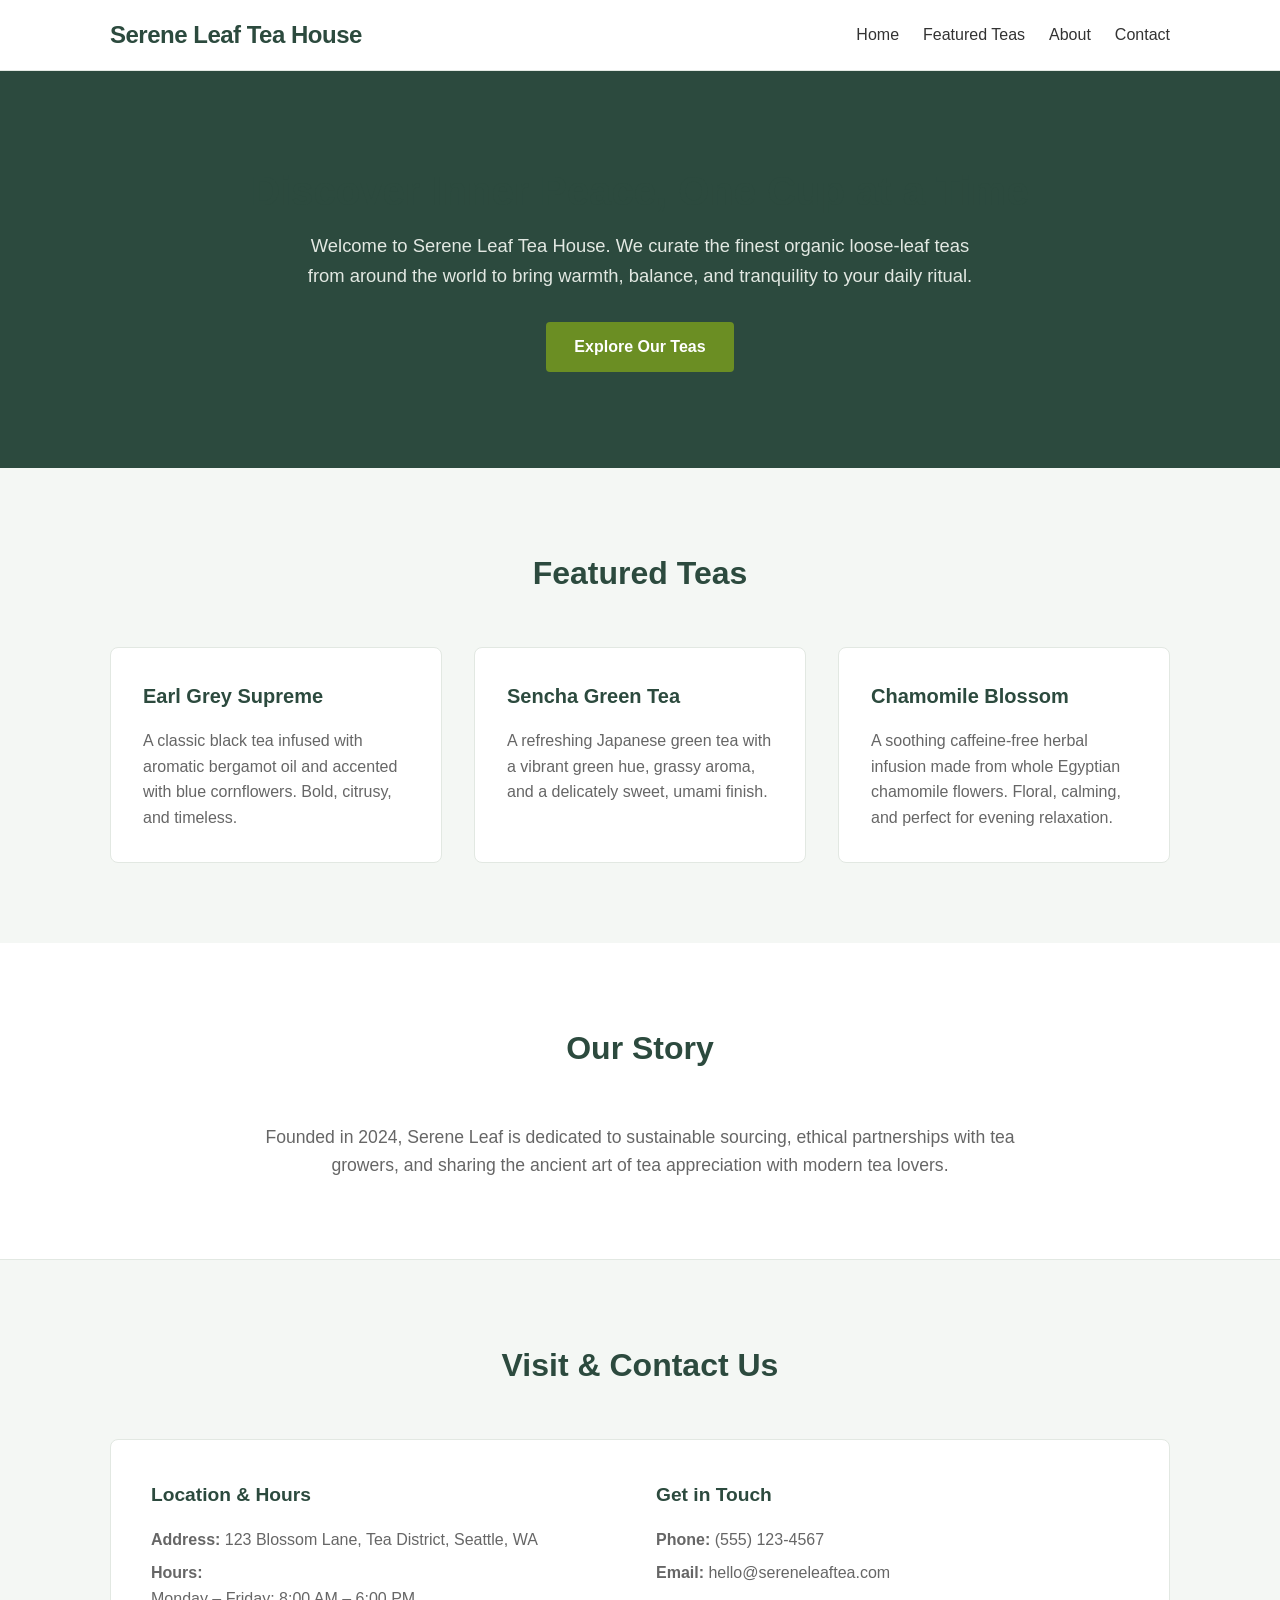
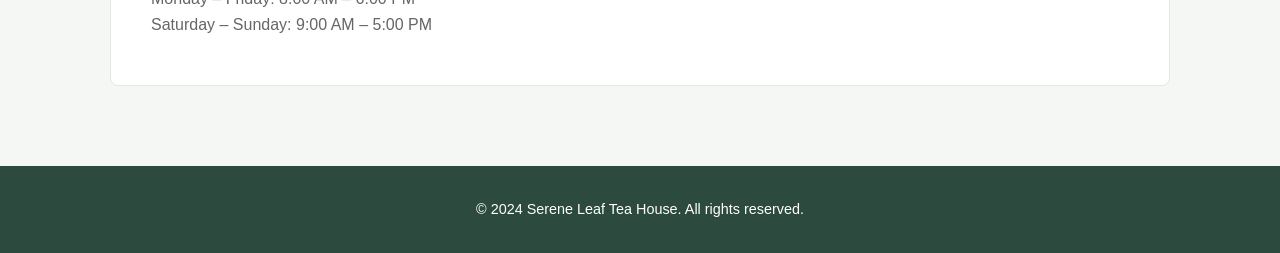
==== index.html @ cd485a12 "Create a simple home page for tea shop" ====
<!DOCTYPE html>
<html lang="en">
<head>
    <meta charset="UTF-8">
    <meta name="viewport" content="width=device-width, initial-scale=1.0">
    <title>Serene Leaf Tea House</title>
    <link rel="stylesheet" href="style.css">
</head>
<body>
    <header class="site-header">
        <div class="container">
            <h1 class="logo">Serene Leaf Tea House</h1>
            <nav class="site-nav">
                <a href="#hero">Home</a>
                <a href="#teas">Featured Teas</a>
                <a href="#about">About</a>
                <a href="#contact">Contact</a>
            </nav>
        </div>
    </header>

    <main>
        <section id="hero" class="hero-section">
            <div class="container">
                <h2>Discover Inner Peace, One Cup at a Time</h2>
                <p>Welcome to Serene Leaf Tea House. We curate the finest organic loose-leaf teas from around the world to bring warmth, balance, and tranquility to your daily ritual.</p>
                <a href="#teas" class="btn">Explore Our Teas</a>
            </div>
        </section>

        <section id="teas" class="featured-teas">
            <div class="container">
                <h2>Featured Teas</h2>
                <div class="tea-grid">
                    <article class="tea-card">
                        <h3>Earl Grey Supreme</h3>
                        <p>A classic black tea infused with aromatic bergamot oil and accented with blue cornflowers. Bold, citrusy, and timeless.</p>
                    </article>
                    <article class="tea-card">
                        <h3>Sencha Green Tea</h3>
                        <p>A refreshing Japanese green tea with a vibrant green hue, grassy aroma, and a delicately sweet, umami finish.</p>
                    </article>
                    <article class="tea-card">
                        <h3>Chamomile Blossom</h3>
                        <p>A soothing caffeine-free herbal infusion made from whole Egyptian chamomile flowers. Floral, calming, and perfect for evening relaxation.</p>
                    </article>
                </div>
            </div>
        </section>

        <section id="about" class="about-section">
            <div class="container">
                <h2>Our Story</h2>
                <p>Founded in 2024, Serene Leaf is dedicated to sustainable sourcing, ethical partnerships with tea growers, and sharing the ancient art of tea appreciation with modern tea lovers.</p>
            </div>
        </section>

        <section id="contact" class="contact-section">
            <div class="container">
                <h2>Visit & Contact Us</h2>
                <div class="contact-grid">
                    <div class="contact-info">
                        <h3>Location & Hours</h3>
                        <p><strong>Address:</strong> 123 Blossom Lane, Tea District, Seattle, WA</p>
                        <p><strong>Hours:</strong><br>
                        Monday – Friday: 8:00 AM – 6:00 PM<br>
                        Saturday – Sunday: 9:00 AM – 5:00 PM</p>
                    </div>
                    <div class="contact-details">
                        <h3>Get in Touch</h3>
                        <p><strong>Phone:</strong> (555) 123-4567</p>
                        <p><strong>Email:</strong> hello@sereneleaftea.com</p>
                    </div>
                </div>
            </div>
        </section>
    </main>

    <footer class="site-footer">
        <div class="container">
            <p>&copy; 2024 Serene Leaf Tea House. All rights reserved.</p>
        </div>
    </footer>
</body>
</html>
---- style.css ----
/* CSS Reset & Variables */
* {
    margin: 0;
    padding: 0;
    box-sizing: border-box;
}

:root {
    --primary-color: #2c4a3e;
    --accent-color: #6b8e23;
    --light-bg: #f4f7f4;
    --text-color: #333333;
    --text-light: #666666;
    --white: #ffffff;
    --border-color: #e2e8e2;
    --transition: all 0.3s ease;
}

body {
    font-family: -apple-system, BlinkMacSystemFont, "Segoe UI", Roboto, Helvetica, Arial, sans-serif;
    color: var(--text-color);
    background-color: var(--white);
    line-height: 1.6;
}

.container {
    width: 100%;
    max-width: 1100px;
    margin: 0 auto;
    padding: 0 20px;
}

/* Header */
.site-header {
    background-color: var(--white);
    border-bottom: 1px solid var(--border-color);
    position: sticky;
    top: 0;
    z-index: 100;
    padding: 1rem 0;
}

.site-header .container {
    display: flex;
    justify-content: space-between;
    align-items: center;
    flex-wrap: wrap;
    gap: 1rem;
}

.logo {
    font-size: 1.5rem;
    color: var(--primary-color);
    font-weight: 700;
    letter-spacing: -0.5px;
}

.site-nav {
    display: flex;
    gap: 1.5rem;
}

.site-nav a {
    text-decoration: none;
    color: var(--text-color);
    font-weight: 500;
    transition: var(--transition);
}

.site-nav a:hover {
    color: var(--accent-color);
}

/* Hero Section */
.hero-section {
    background: linear-gradient(rgba(44, 74, 62, 0.85), rgba(44, 74, 62, 0.85)), url('data:image/svg+xml;utf8,<svg xmlns="http://www.w3.org/2000/svg" width="100" height="100" viewBox="0 0 100 100"><rect fill="%232c4a3e" width="100" height="100"/></svg>');
    background-size: cover;
    background-position: center;
    color: var(--white);
    text-align: center;
    padding: 6rem 0;
}

.hero-section h2 {
    font-size: 2.5rem;
    margin-bottom: 1rem;
    font-weight: 700;
    line-height: 1.2;
}

.hero-section p {
    font-size: 1.15rem;
    max-width: 700px;
    margin: 0 auto 2rem auto;
    color: #e2e8e2;
}

.btn {
    display: inline-block;
    background-color: var(--accent-color);
    color: var(--white);
    padding: 0.75rem 1.75rem;
    border-radius: 4px;
    text-decoration: none;
    font-weight: 600;
    transition: var(--transition);
}

.btn:hover {
    background-color: #5c7b1c;
}

/* Sections General */
section {
    padding: 5rem 0;
}

section h2 {
    text-align: center;
    font-size: 2rem;
    color: var(--primary-color);
    margin-bottom: 3rem;
}

/* Featured Teas */
.featured-teas {
    background-color: var(--light-bg);
}

.tea-grid {
    display: grid;
    grid-template-columns: repeat(auto-fit, minmax(300px, 1fr));
    gap: 2rem;
}

.tea-card {
    background: var(--white);
    padding: 2rem;
    border-radius: 8px;
    border: 1px solid var(--border-color);
    transition: var(--transition);
}

.tea-card:hover {
    transform: translateY(-5px);
    box-shadow: 0 10px 20px rgba(0, 0, 0, 0.05);
}

.tea-card h3 {
    color: var(--primary-color);
    margin-bottom: 1rem;
    font-size: 1.25rem;
}

.tea-card p {
    color: var(--text-light);
}

/* About Section */
.about-section {
    text-align: center;
}

.about-section p {
    max-width: 800px;
    margin: 0 auto;
    font-size: 1.1rem;
    color: var(--text-light);
}

/* Contact Section */
.contact-section {
    background-color: var(--light-bg);
    border-top: 1px solid var(--border-color);
}

.contact-grid {
    display: grid;
    grid-template-columns: repeat(auto-fit, minmax(280px, 1fr));
    gap: 2rem;
    background: var(--white);
    padding: 2.5rem;
    border-radius: 8px;
    border: 1px solid var(--border-color);
}

.contact-info h3,
.contact-details h3 {
    color: var(--primary-color);
    margin-bottom: 1rem;
    font-size: 1.2rem;
}

.contact-info p,
.contact-details p {
    margin-bottom: 0.5rem;
    color: var(--text-light);
}

/* Footer */
.site-footer {
    background-color: var(--primary-color);
    color: var(--white);
    text-align: center;
    padding: 2rem 0;
    font-size: 0.9rem;
}

/* Responsive */
@media (max-width: 768px) {
    .hero-section h2 {
        font-size: 2rem;
    }
    
    .site-header .container {
        flex-direction: column;
        text-align: center;
    }
    
    .site-nav {
        justify-content: center;
    }
}
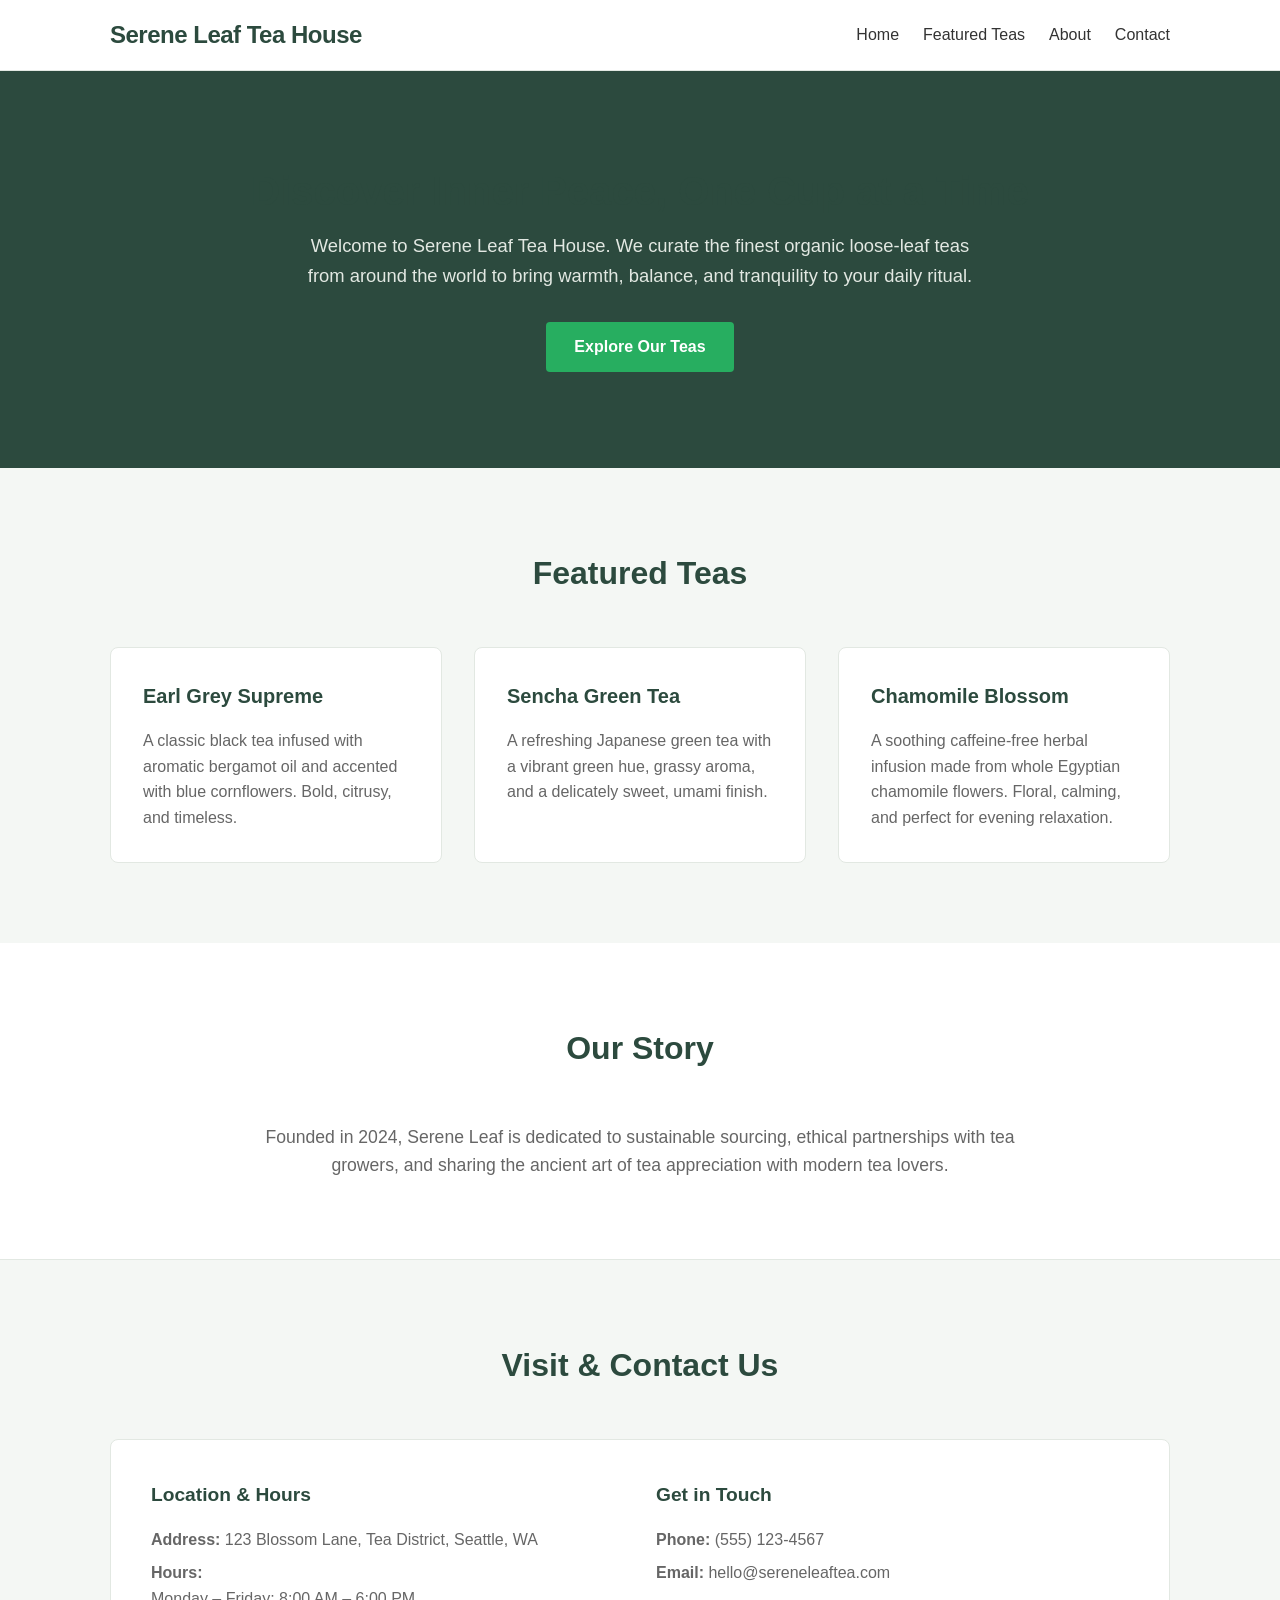
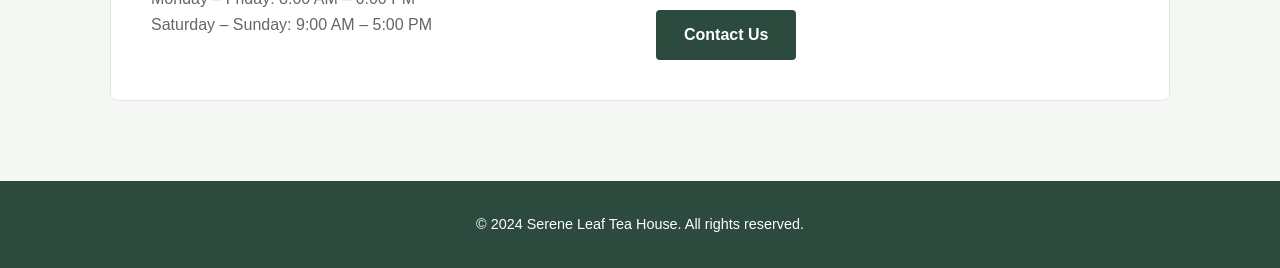
==== commit e18a0b1d: "Add secondary interactive button with hover effects" ====
--- a/index.html
+++ b/index.html
@@ -70,6 +70,7 @@
                         <h3>Get in Touch</h3>
                         <p><strong>Phone:</strong> (555) 123-4567</p>
                         <p><strong>Email:</strong> hello@sereneleaftea.com</p>
+                        <a href="mailto:hello@sereneleaftea.com" class="btn btn-secondary">Contact Us</a>
                     </div>
                 </div>
             </div>
--- a/style.css
+++ b/style.css
@@ -7,7 +7,7 @@
 
 :root {
     --primary-color: #2c4a3e;
-    --accent-color: #6b8e23;
+    --accent-color: #27ae60;
     --light-bg: #f4f7f4;
     --text-color: #333333;
     --text-light: #666666;
@@ -107,7 +107,20 @@
 }
 
 .btn:hover {
-    background-color: #5c7b1c;
+    background-color: #219653;
+    transform: translateY(-2px);
+    box-shadow: 0 4px 10px rgba(0, 0, 0, 0.1);
+}
+
+.btn-secondary {
+    background-color: var(--primary-color);
+    margin-top: 1rem;
+}
+
+.btn-secondary:hover {
+    background-color: #1f342b;
+    transform: translateY(-2px);
+    box-shadow: 0 4px 10px rgba(0, 0, 0, 0.15);
 }
 
 /* Sections General */
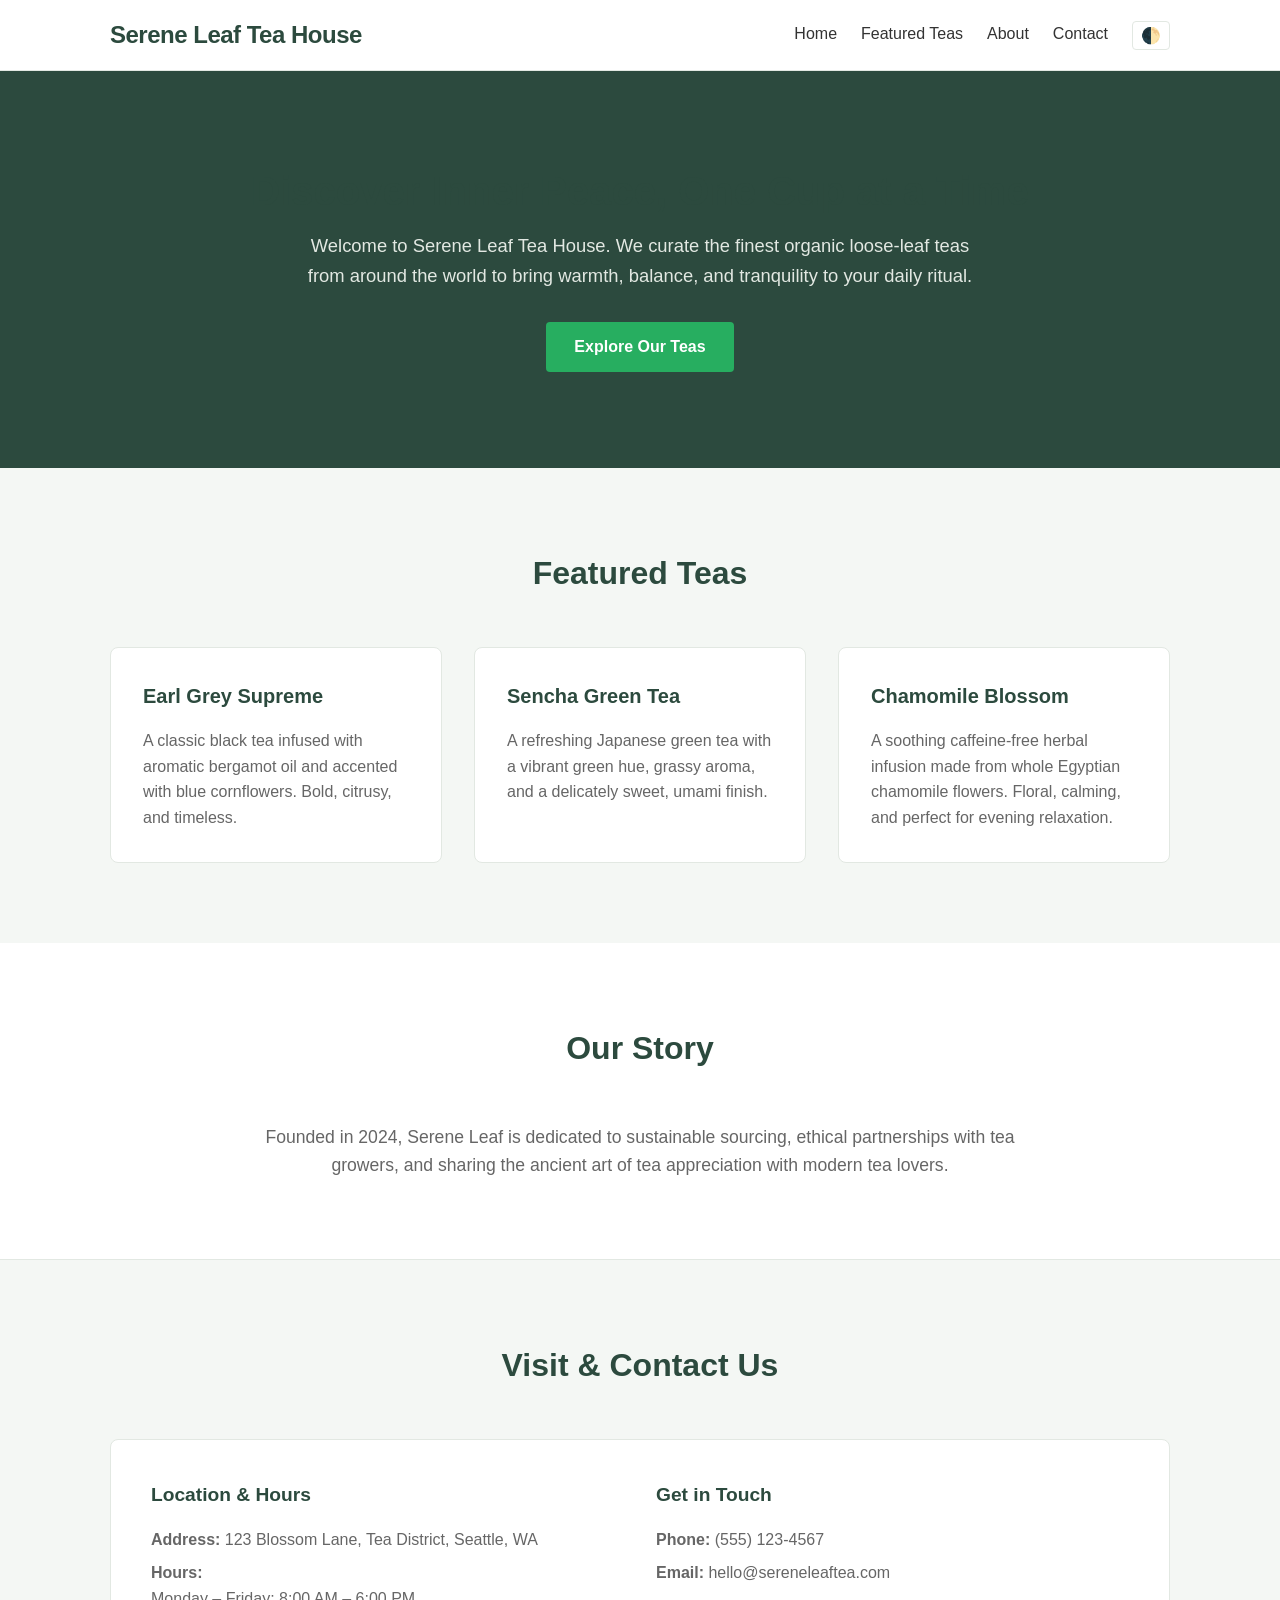
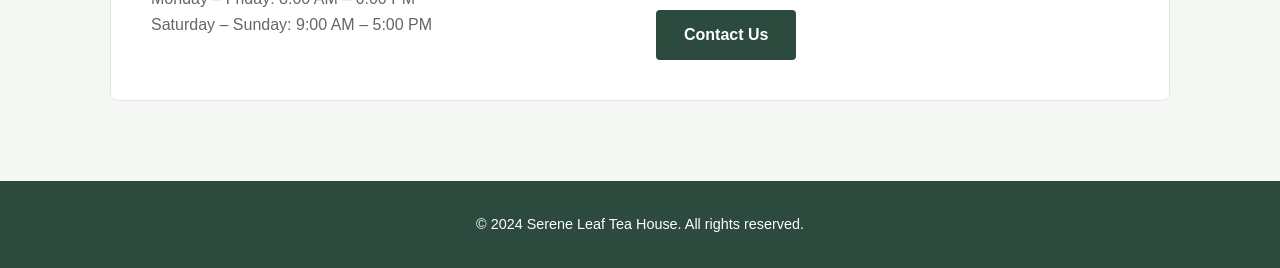
==== commit 62e662fe: "Add dark mode support with toggle button and CSS variable overrides" ====
--- a/index.html
+++ b/index.html
@@ -15,6 +15,7 @@
                 <a href="#teas">Featured Teas</a>
                 <a href="#about">About</a>
                 <a href="#contact">Contact</a>
+                <button id="dark-mode-toggle" class="dark-mode-toggle" aria-label="Toggle dark mode">🌓</button>
             </nav>
         </div>
     </header>
@@ -82,5 +83,11 @@
             <p>&copy; 2024 Serene Leaf Tea House. All rights reserved.</p>
         </div>
     </footer>
+    <script>
+        const toggleButton = document.getElementById('dark-mode-toggle');
+        toggleButton.addEventListener('click', () => {
+            document.body.classList.toggle('dark-mode');
+        });
+    </script>
 </body>
 </html>
--- a/style.css
+++ b/style.css
@@ -71,6 +71,20 @@
     color: var(--accent-color);
 }
 
+.dark-mode-toggle {
+    background: none;
+    border: 1px solid var(--border-color);
+    border-radius: 4px;
+    padding: 0.25rem 0.5rem;
+    cursor: pointer;
+    font-size: 1rem;
+    transition: var(--transition);
+}
+
+.dark-mode-toggle:hover {
+    background-color: var(--light-bg);
+}
+
 /* Hero Section */
 .hero-section {
     background: linear-gradient(rgba(44, 74, 62, 0.85), rgba(44, 74, 62, 0.85)), url('data:image/svg+xml;utf8,<svg xmlns="http://www.w3.org/2000/svg" width="100" height="100" viewBox="0 0 100 100"><rect fill="%232c4a3e" width="100" height="100"/></svg>');
@@ -219,6 +233,29 @@
     font-size: 0.9rem;
 }
 
+/* Dark Mode Overrides */
+body.dark-mode {
+    --primary-color: #4e826b;
+    --accent-color: #2ecc71;
+    --light-bg: #1a2621;
+    --text-color: #e2e8e2;
+    --text-light: #b0c4b8;
+    --white: #121a17;
+    --border-color: #2a3d34;
+}
+
+@media (prefers-color-scheme: dark) {
+    body:not(.light-mode) {
+        --primary-color: #4e826b;
+        --accent-color: #2ecc71;
+        --light-bg: #1a2621;
+        --text-color: #e2e8e2;
+        --text-light: #b0c4b8;
+        --white: #121a17;
+        --border-color: #2a3d34;
+    }
+}
+
 /* Responsive */
 @media (max-width: 768px) {
     .hero-section h2 {
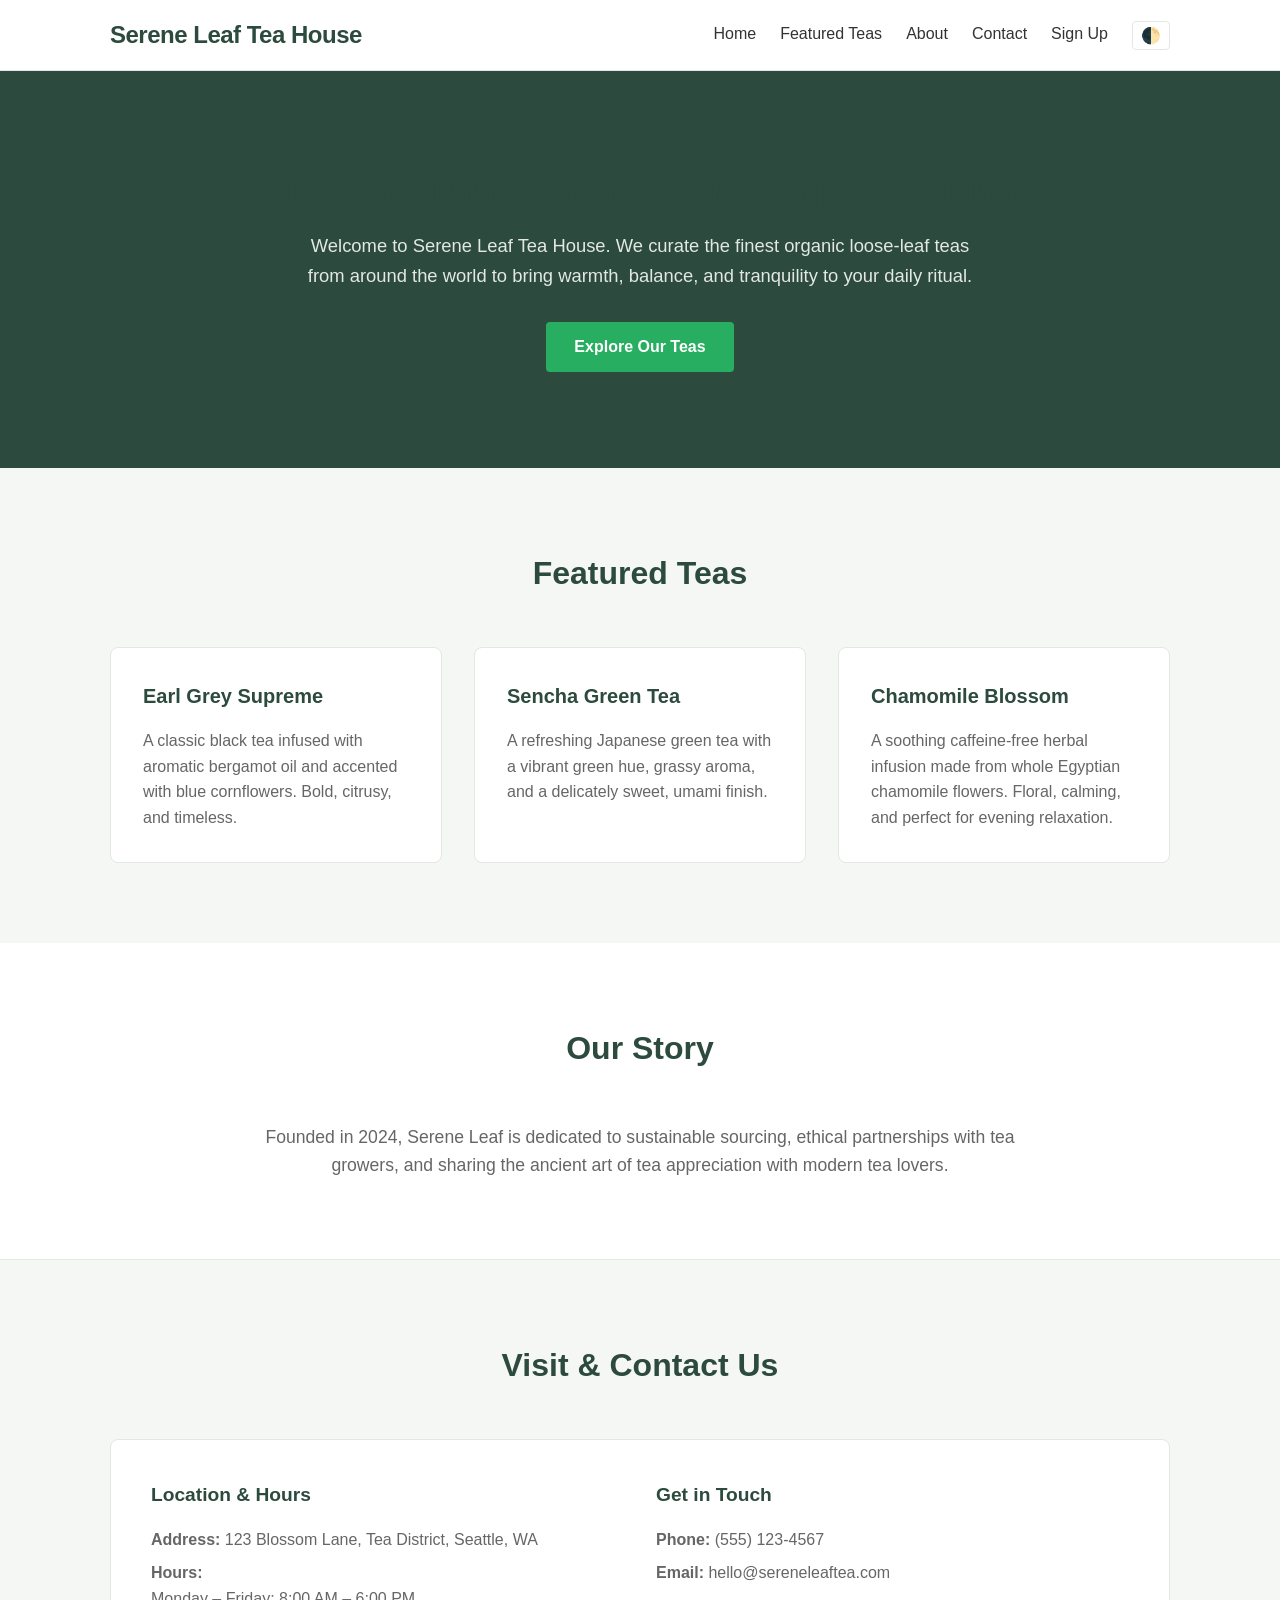
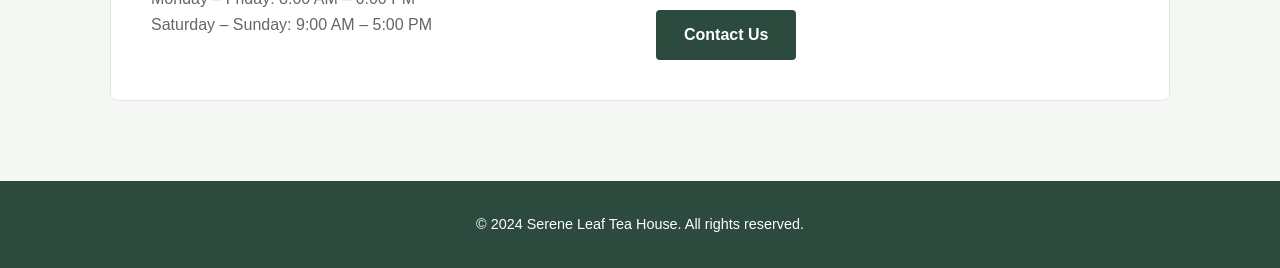
==== commit 86b0fd78: "Implement Sign-Up page with validation, loading states, and navigation" ====
--- a/index.html
+++ b/index.html
@@ -15,6 +15,7 @@
                 <a href="#teas">Featured Teas</a>
                 <a href="#about">About</a>
                 <a href="#contact">Contact</a>
+                <a href="signup.html">Sign Up</a>
                 <button id="dark-mode-toggle" class="dark-mode-toggle" aria-label="Toggle dark mode">🌓</button>
             </nav>
         </div>
